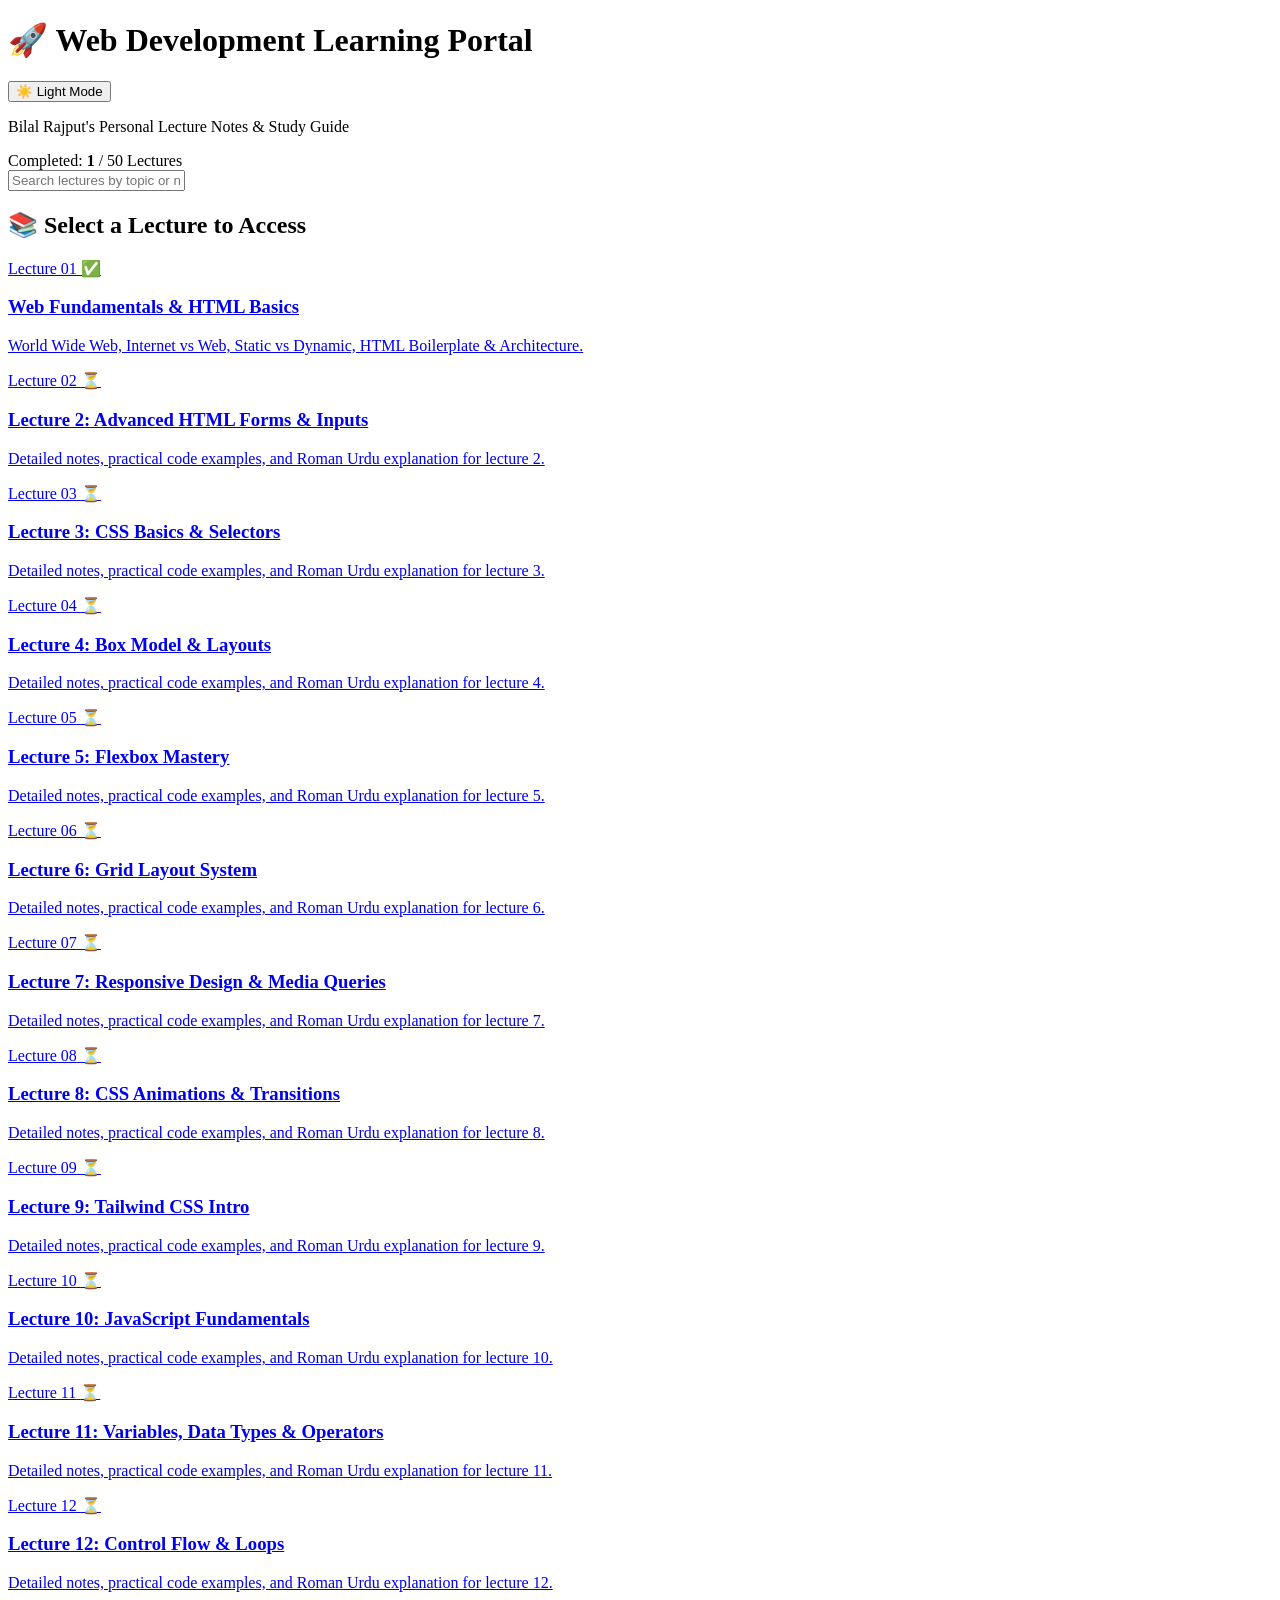
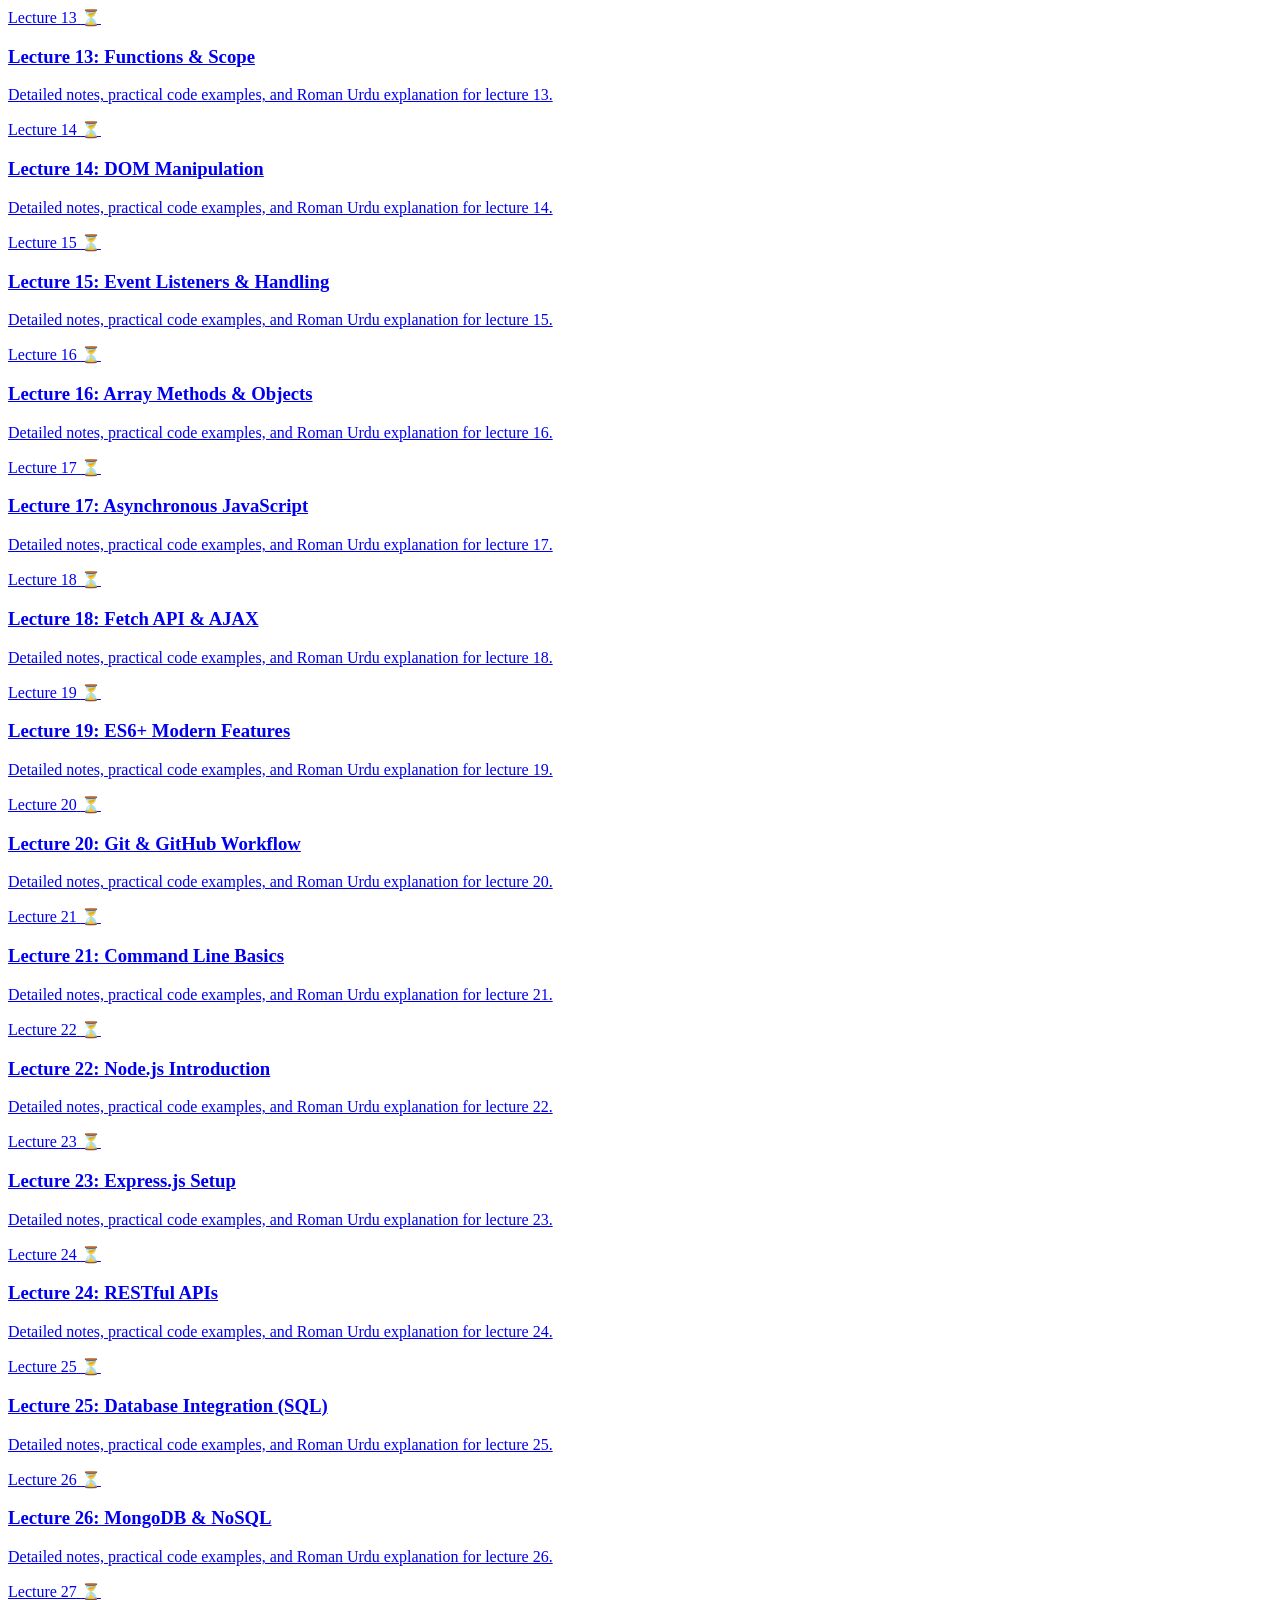
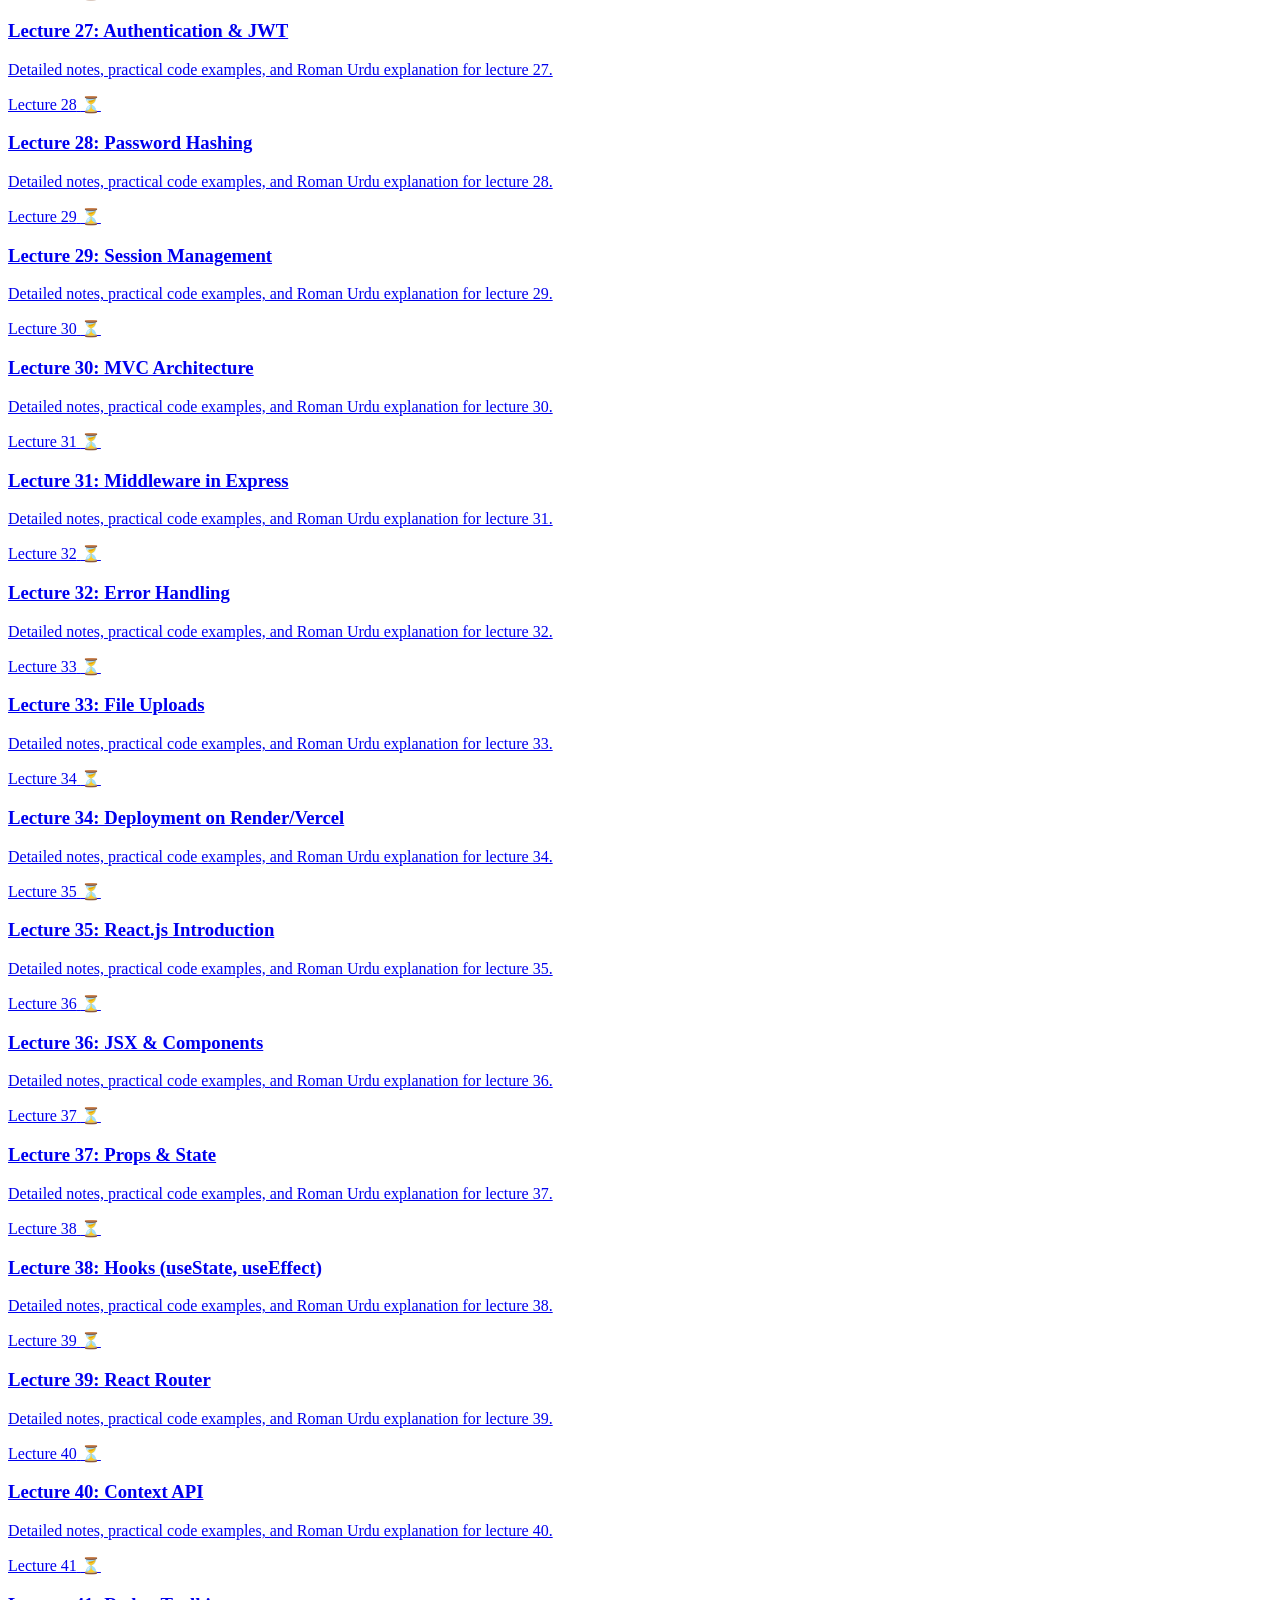
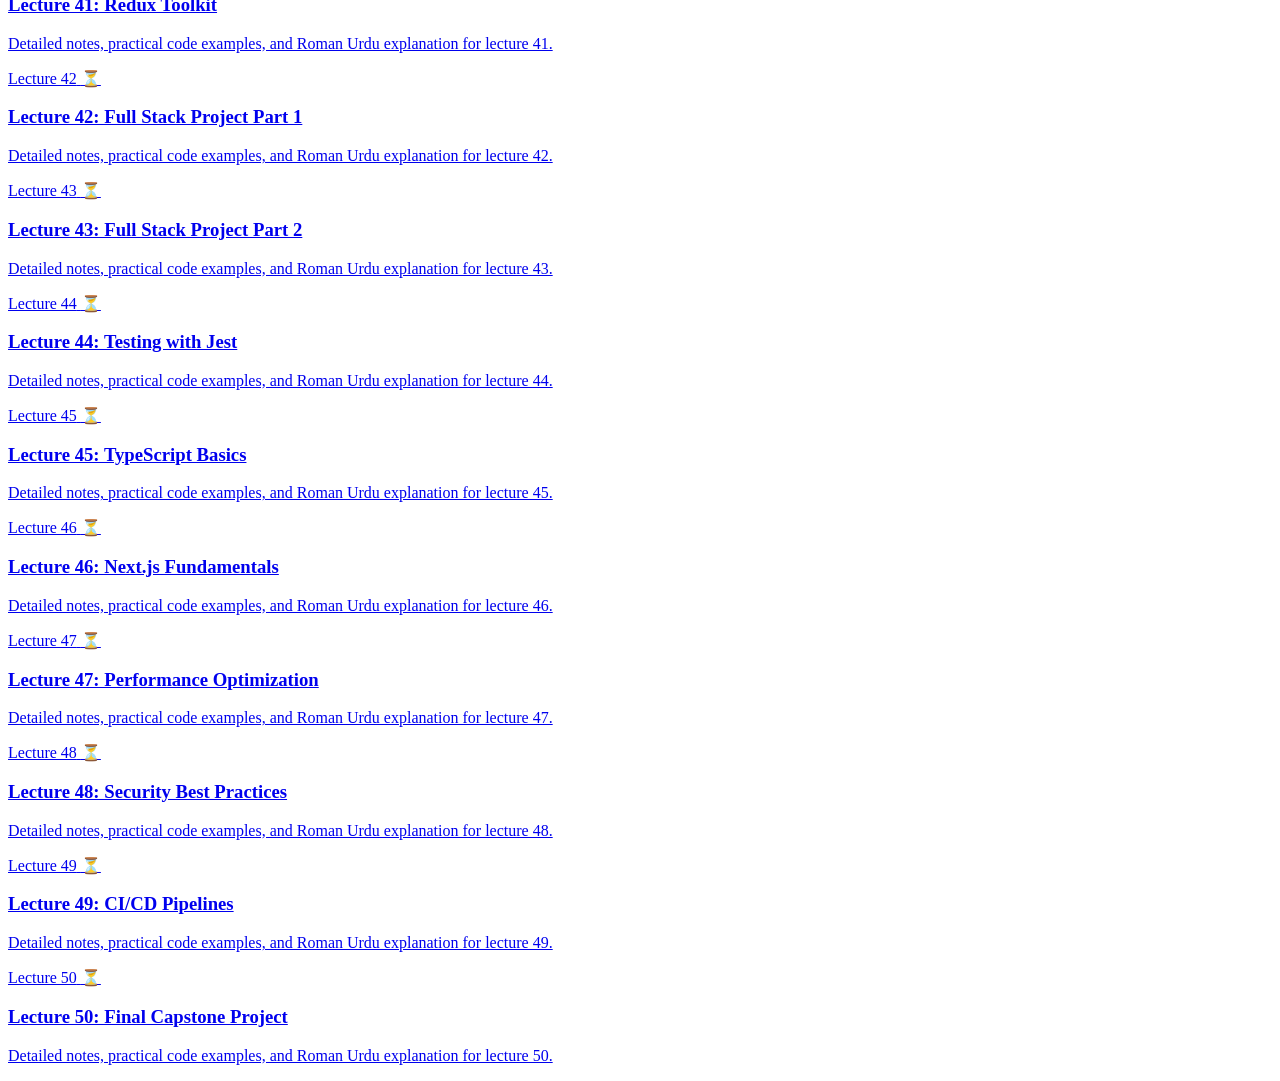
==== index.html @ 548d915f "Create index.html Add initial HTML structure for course portal" ====
<!DOCTYPE html>
<html lang="en" data-theme="dark">
<head>
    <meta charset="UTF-8">
    <meta name="viewport" content="width=device-width, initial-scale=1.0">
    <title>Web Development Course Portal - Bilal Rajput</title>
    <link rel="stylesheet" href="css/style.css">
</head>
<body>

<div class="container">
    <header>
        <div class="header-top">
            <h1>🚀 Web Development Learning Portal</h1>
            <button class="theme-toggle" id="themeToggleBtn">☀️ Light Mode</button>
        </div>
        <p>Bilal Rajput's Personal Lecture Notes & Study Guide</p>
        
        <div class="controls-bar">
            <div class="stats">
                Completed: <strong id="completedCount">1</strong> / 50 Lectures
            </div>
            <div class="search-box">
                <input type="text" id="searchInput" placeholder="Search lectures by topic or number...">
            </div>
        </div>
    </header>

    <main>
        <h2>📚 Select a Lecture to Access</h2>
        <div class="lecture-grid" id="lectureGrid">
            
            <!-- Lecture 01 (Active) -->
            <a href="lectures/lec-1.html" class="card" data-title="lecture 1 web fundamentals html basics wwv internet">
                <div class="card-header">
                    <span class="card-tag completed">Lecture 01</span>
                    <span class="status-icon">✅</span>
                </div>
                <h3>Web Fundamentals & HTML Basics</h3>
                <p>World Wide Web, Internet vs Web, Static vs Dynamic, HTML Boilerplate & Architecture.</p>
            </a>

            <!-- Lectures 2 to 50 (Placeholder Template) -->
            <!-- Aap jab bhi lec-2.html banayenge, yeh link automatically kaam karne lagega -->
            <script>
                // JavaScript ke zariye dynamically 2 se 50 tak cards generate kar rahe hain taake code lamba na ho
                const topics = [
                    "Advanced HTML Forms & Inputs", "CSS Basics & Selectors", "Box Model & Layouts", "Flexbox Mastery",
                    "Grid Layout System", "Responsive Design & Media Queries", "CSS Animations & Transitions", "Tailwind CSS Intro",
                    "JavaScript Fundamentals", "Variables, Data Types & Operators", "Control Flow & Loops", "Functions & Scope",
                    "DOM Manipulation", "Event Listeners & Handling", "Array Methods & Objects", "Asynchronous JavaScript",
                    "Fetch API & AJAX", "ES6+ Modern Features", "Git & GitHub Workflow", "Command Line Basics",
                    "Node.js Introduction", "Express.js Setup", "RESTful APIs", "Database Integration (SQL)",
                    "MongoDB & NoSQL", "Authentication & JWT", "Password Hashing", "Session Management",
                    "MVC Architecture", "Middleware in Express", "Error Handling", "File Uploads",
                    "Deployment on Render/Vercel", "React.js Introduction", "JSX & Components", "Props & State",
                    "Hooks (useState, useEffect)", "React Router", "Context API", "Redux Toolkit",
                    "Full Stack Project Part 1", "Full Stack Project Part 2", "Testing with Jest", "TypeScript Basics",
                    "Next.js Fundamentals", "Performance Optimization", "Security Best Practices", "CI/CD Pipelines", "Final Capstone Project"
                ];

                for (let i = 2; i <= 50; i++) {
                    document.write(`
                        <a href="lectures/lec-${i}.html" class="card" data-title="lecture ${i} ${topics[i-2].toLowerCase()}">
                            <div class="card-header">
                                <span class="card-tag upcoming">Lecture ${i < 10 ? '0' + i : i}</span>
                                <span class="status-icon">⏳</span>
                            </div>
                            <h3>Lecture ${i}: ${topics[i-2]}</h3>
                            <p>Detailed notes, practical code examples, and Roman Urdu explanation for lecture ${i}.</p>
                        </a>
                    `);
                }
            </script>

        </div>
    </main>
</div>

<script src="js/main.js"></script>
</body>
</html>
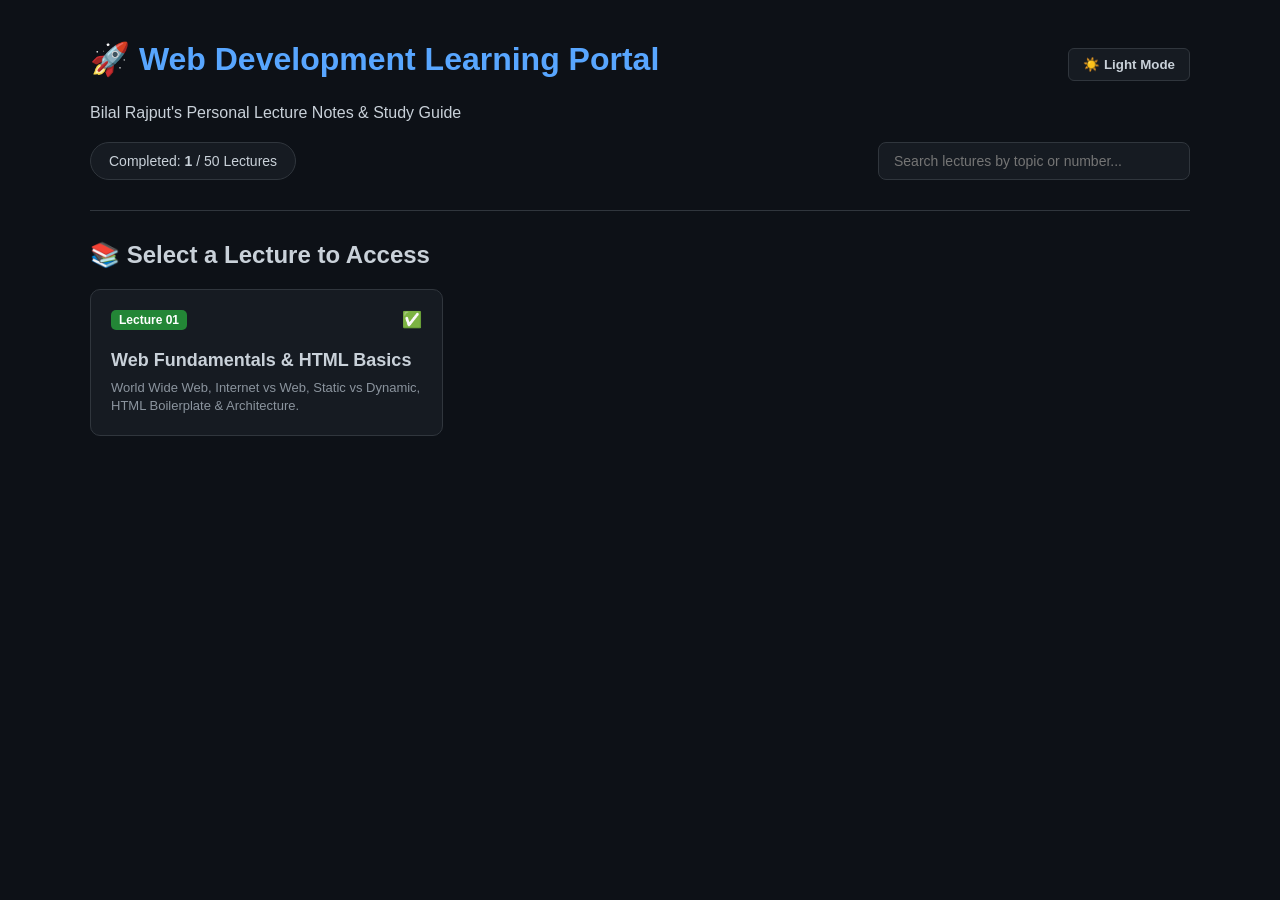
==== commit bba3da6d: "Update index.html" ====
--- a/index.html
+++ b/index.html
@@ -4,7 +4,7 @@
     <meta charset="UTF-8">
     <meta name="viewport" content="width=device-width, initial-scale=1.0">
     <title>Web Development Course Portal - Bilal Rajput</title>
-    <link rel="stylesheet" href="css/style.css">
+    <link rel="stylesheet" href="style.css">
 </head>
 <body>
 
@@ -45,18 +45,15 @@
             <script>
                 // JavaScript ke zariye dynamically 2 se 50 tak cards generate kar rahe hain taake code lamba na ho
                 const topics = [
-                    "Advanced HTML Forms & Inputs", "CSS Basics & Selectors", "Box Model & Layouts", "Flexbox Mastery",
-                    "Grid Layout System", "Responsive Design & Media Queries", "CSS Animations & Transitions", "Tailwind CSS Intro",
-                    "JavaScript Fundamentals", "Variables, Data Types & Operators", "Control Flow & Loops", "Functions & Scope",
-                    "DOM Manipulation", "Event Listeners & Handling", "Array Methods & Objects", "Asynchronous JavaScript",
-                    "Fetch API & AJAX", "ES6+ Modern Features", "Git & GitHub Workflow", "Command Line Basics",
-                    "Node.js Introduction", "Express.js Setup", "RESTful APIs", "Database Integration (SQL)",
-                    "MongoDB & NoSQL", "Authentication & JWT", "Password Hashing", "Session Management",
-                    "MVC Architecture", "Middleware in Express", "Error Handling", "File Uploads",
-                    "Deployment on Render/Vercel", "React.js Introduction", "JSX & Components", "Props & State",
-                    "Hooks (useState, useEffect)", "React Router", "Context API", "Redux Toolkit",
-                    "Full Stack Project Part 1", "Full Stack Project Part 2", "Testing with Jest", "TypeScript Basics",
-                    "Next.js Fundamentals", "Performance Optimization", "Security Best Practices", "CI/CD Pipelines", "Final Capstone Project"
+                    "Advanced HTML Forms & Inputs", "Lecture 2", "Lecture 3", "Lecture 4",
+                    "Lecture 5", "Lecture 6", "Lecture 7" , "Lecture 8", "Lecture 9", "Lecture 10"
+                    "Lecture 11", "Lecture 12", "Lecture 13" , "Lecture 14", "Lecture 15", "Lecture 16"
+                     "Lecture 17", "Lecture 18", "Lecture 19" , "Lecture 20", "Lecture 21", "Lecture 22"
+                    "Lecture 23", "Lecture 24", "Lecture 25" , "Lecture 26", "Lecture 27", "Lecture 28"
+                    "Lecture 29", "Lecture 30", "Lecture 31" , "Lecture 32", "Lecture 33", "Lecture 34"
+                     "Lecture 35", "Lecture 36", "Lecture 37" , "Lecture 38", "Lecture 39", "Lecture 40"
+                     "Lecture 41", "Lecture 42", "Lecture 43" , "Lecture 44", "Lecture 45", "Lecture 46"
+                    "Lecture 47", "Lecture 48", "Lecture 49" , "Lecture 50"
                 ];
 
                 for (let i = 2; i <= 50; i++) {
--- a/style.css
+++ b/style.css
@@ -0,0 +1,143 @@
+:root {
+    --bg-color: #0d1117;
+    --card-bg: #161b22;
+    --border-color: #30363d;
+    --text-color: #c9d1d9;
+    --text-muted: #8b949e;
+    --accent-color: #58a6ff;
+    --success-color: #238636;
+    --upcoming-color: #6e7681;
+}
+
+[data-theme="light"] {
+    --bg-color: #f6f8fa;
+    --card-bg: #ffffff;
+    --border-color: #d0d7de;
+    --text-color: #24292f;
+    --text-muted: #57606a;
+    --accent-color: #0969da;
+    --success-color: #1f883d;
+    --upcoming-color: #8c959f;
+}
+
+body {
+    font-family: 'Segoe UI', Tahoma, Geneva, Verdana, sans-serif;
+    background-color: var(--bg-color);
+    color: var(--text-color);
+    margin: 0;
+    padding: 20px;
+    transition: background 0.3s, color 0.3s;
+}
+
+.container {
+    max-width: 1100px;
+    margin: 0 auto;
+}
+
+header {
+    padding: 20px 0 30px 0;
+    border-bottom: 1px solid var(--border-color);
+    margin-bottom: 30px;
+}
+
+.header-top {
+    display: flex;
+    justify-content: space-between;
+    align-items: center;
+}
+
+h1 {
+    color: var(--accent-color);
+    margin: 0 0 10px 0;
+}
+
+.theme-toggle {
+    background-color: var(--card-bg);
+    color: var(--text-color);
+    border: 1px solid var(--border-color);
+    padding: 8px 14px;
+    border-radius: 6px;
+    cursor: pointer;
+    font-weight: bold;
+}
+
+.controls-bar {
+    display: flex;
+    justify-content: space-between;
+    align-items: center;
+    margin-top: 20px;
+    gap: 15px;
+    flex-wrap: wrap;
+}
+
+.stats {
+    background-color: var(--card-bg);
+    padding: 10px 18px;
+    border-radius: 20px;
+    border: 1px solid var(--border-color);
+    font-size: 14px;
+}
+
+.search-box input {
+    background-color: var(--card-bg);
+    color: var(--text-color);
+    border: 1px solid var(--border-color);
+    padding: 10px 15px;
+    border-radius: 8px;
+    width: 280px;
+    font-size: 14px;
+}
+
+.lecture-grid {
+    display: grid;
+    grid-template-columns: repeat(auto-fill, minmax(300px, 1fr));
+    gap: 20px;
+}
+
+.card {
+    background-color: var(--card-bg);
+    border: 1px solid var(--border-color);
+    border-radius: 10px;
+    padding: 20px;
+    transition: transform 0.2s, border-color 0.2s;
+    text-decoration: none;
+    color: inherit;
+    display: flex;
+    flex-direction: column;
+    justify-content: space-between;
+}
+
+.card:hover {
+    transform: translateY(-4px);
+    border-color: var(--accent-color);
+}
+
+.card-header {
+    display: flex;
+    justify-content: space-between;
+    align-items: center;
+    margin-bottom: 10px;
+}
+
+.card-tag {
+    color: white;
+    padding: 3px 8px;
+    border-radius: 5px;
+    font-size: 12px;
+    font-weight: bold;
+}
+
+.card-tag.completed { background-color: var(--success-color); }
+.card-tag.upcoming { background-color: var(--upcoming-color); }
+
+.card h3 {
+    margin: 10px 0 8px 0;
+    font-size: 18px;
+}
+
+.card p {
+    font-size: 13px;
+    color: var(--text-muted);
+    margin: 0;
+    line-height: 1.4;
+}
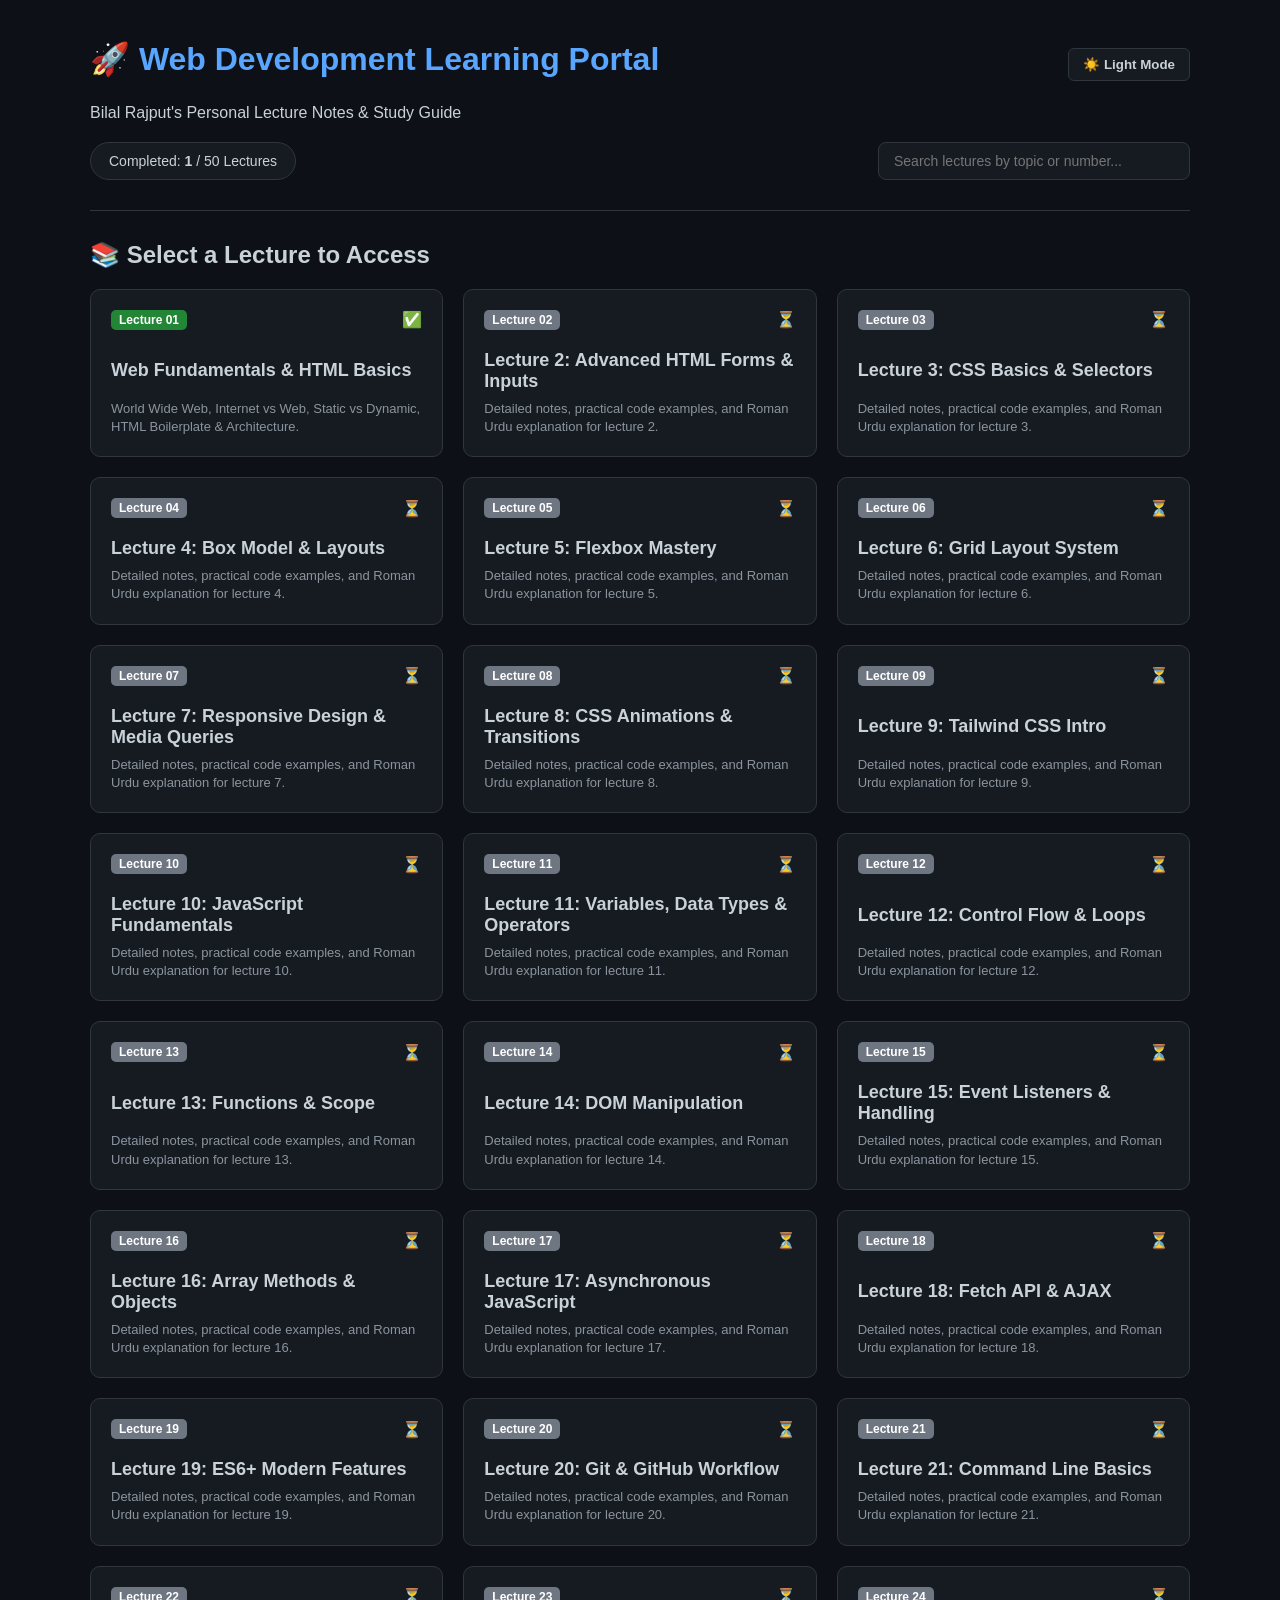
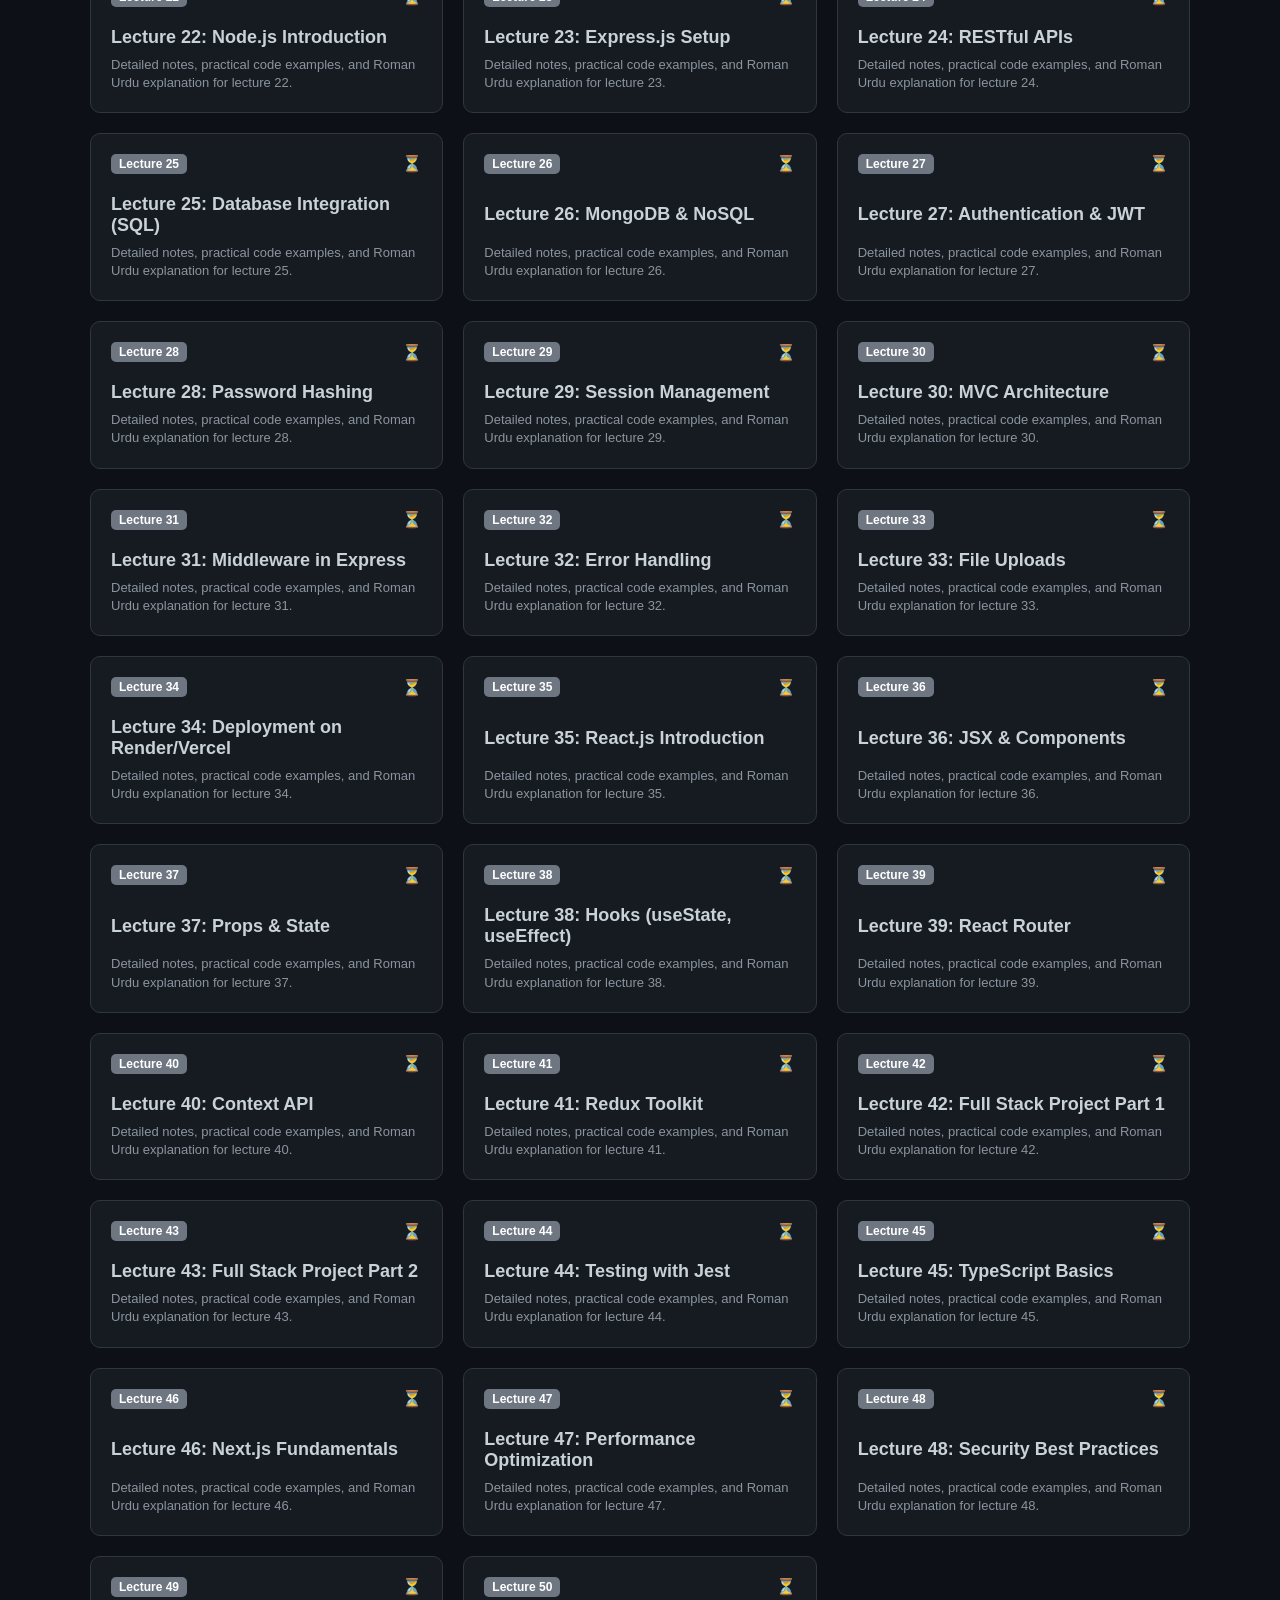
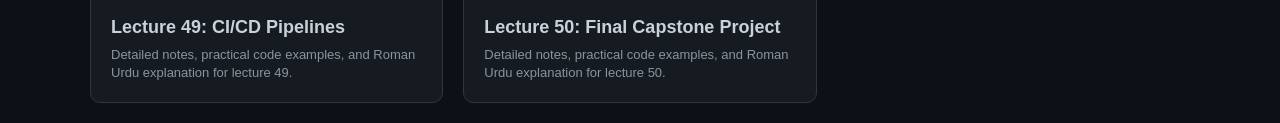
==== commit 260e78fb: "Update topics list and change script source" ====
--- a/index.html
+++ b/index.html
@@ -45,15 +45,18 @@
             <script>
                 // JavaScript ke zariye dynamically 2 se 50 tak cards generate kar rahe hain taake code lamba na ho
                 const topics = [
-                    "Advanced HTML Forms & Inputs", "Lecture 2", "Lecture 3", "Lecture 4",
-                    "Lecture 5", "Lecture 6", "Lecture 7" , "Lecture 8", "Lecture 9", "Lecture 10"
-                    "Lecture 11", "Lecture 12", "Lecture 13" , "Lecture 14", "Lecture 15", "Lecture 16"
-                     "Lecture 17", "Lecture 18", "Lecture 19" , "Lecture 20", "Lecture 21", "Lecture 22"
-                    "Lecture 23", "Lecture 24", "Lecture 25" , "Lecture 26", "Lecture 27", "Lecture 28"
-                    "Lecture 29", "Lecture 30", "Lecture 31" , "Lecture 32", "Lecture 33", "Lecture 34"
-                     "Lecture 35", "Lecture 36", "Lecture 37" , "Lecture 38", "Lecture 39", "Lecture 40"
-                     "Lecture 41", "Lecture 42", "Lecture 43" , "Lecture 44", "Lecture 45", "Lecture 46"
-                    "Lecture 47", "Lecture 48", "Lecture 49" , "Lecture 50"
+                    "Advanced HTML Forms & Inputs", "CSS Basics & Selectors", "Box Model & Layouts", "Flexbox Mastery",
+                    "Grid Layout System", "Responsive Design & Media Queries", "CSS Animations & Transitions", "Tailwind CSS Intro",
+                    "JavaScript Fundamentals", "Variables, Data Types & Operators", "Control Flow & Loops", "Functions & Scope",
+                    "DOM Manipulation", "Event Listeners & Handling", "Array Methods & Objects", "Asynchronous JavaScript",
+                    "Fetch API & AJAX", "ES6+ Modern Features", "Git & GitHub Workflow", "Command Line Basics",
+                    "Node.js Introduction", "Express.js Setup", "RESTful APIs", "Database Integration (SQL)",
+                    "MongoDB & NoSQL", "Authentication & JWT", "Password Hashing", "Session Management",
+                    "MVC Architecture", "Middleware in Express", "Error Handling", "File Uploads",
+                    "Deployment on Render/Vercel", "React.js Introduction", "JSX & Components", "Props & State",
+                    "Hooks (useState, useEffect)", "React Router", "Context API", "Redux Toolkit",
+                    "Full Stack Project Part 1", "Full Stack Project Part 2", "Testing with Jest", "TypeScript Basics",
+                    "Next.js Fundamentals", "Performance Optimization", "Security Best Practices", "CI/CD Pipelines", "Final Capstone Project"
                 ];
 
                 for (let i = 2; i <= 50; i++) {
@@ -74,6 +77,6 @@
     </main>
 </div>
 
-<script src="js/main.js"></script>
+<script src="script.js"></script>
 </body>
 </html>
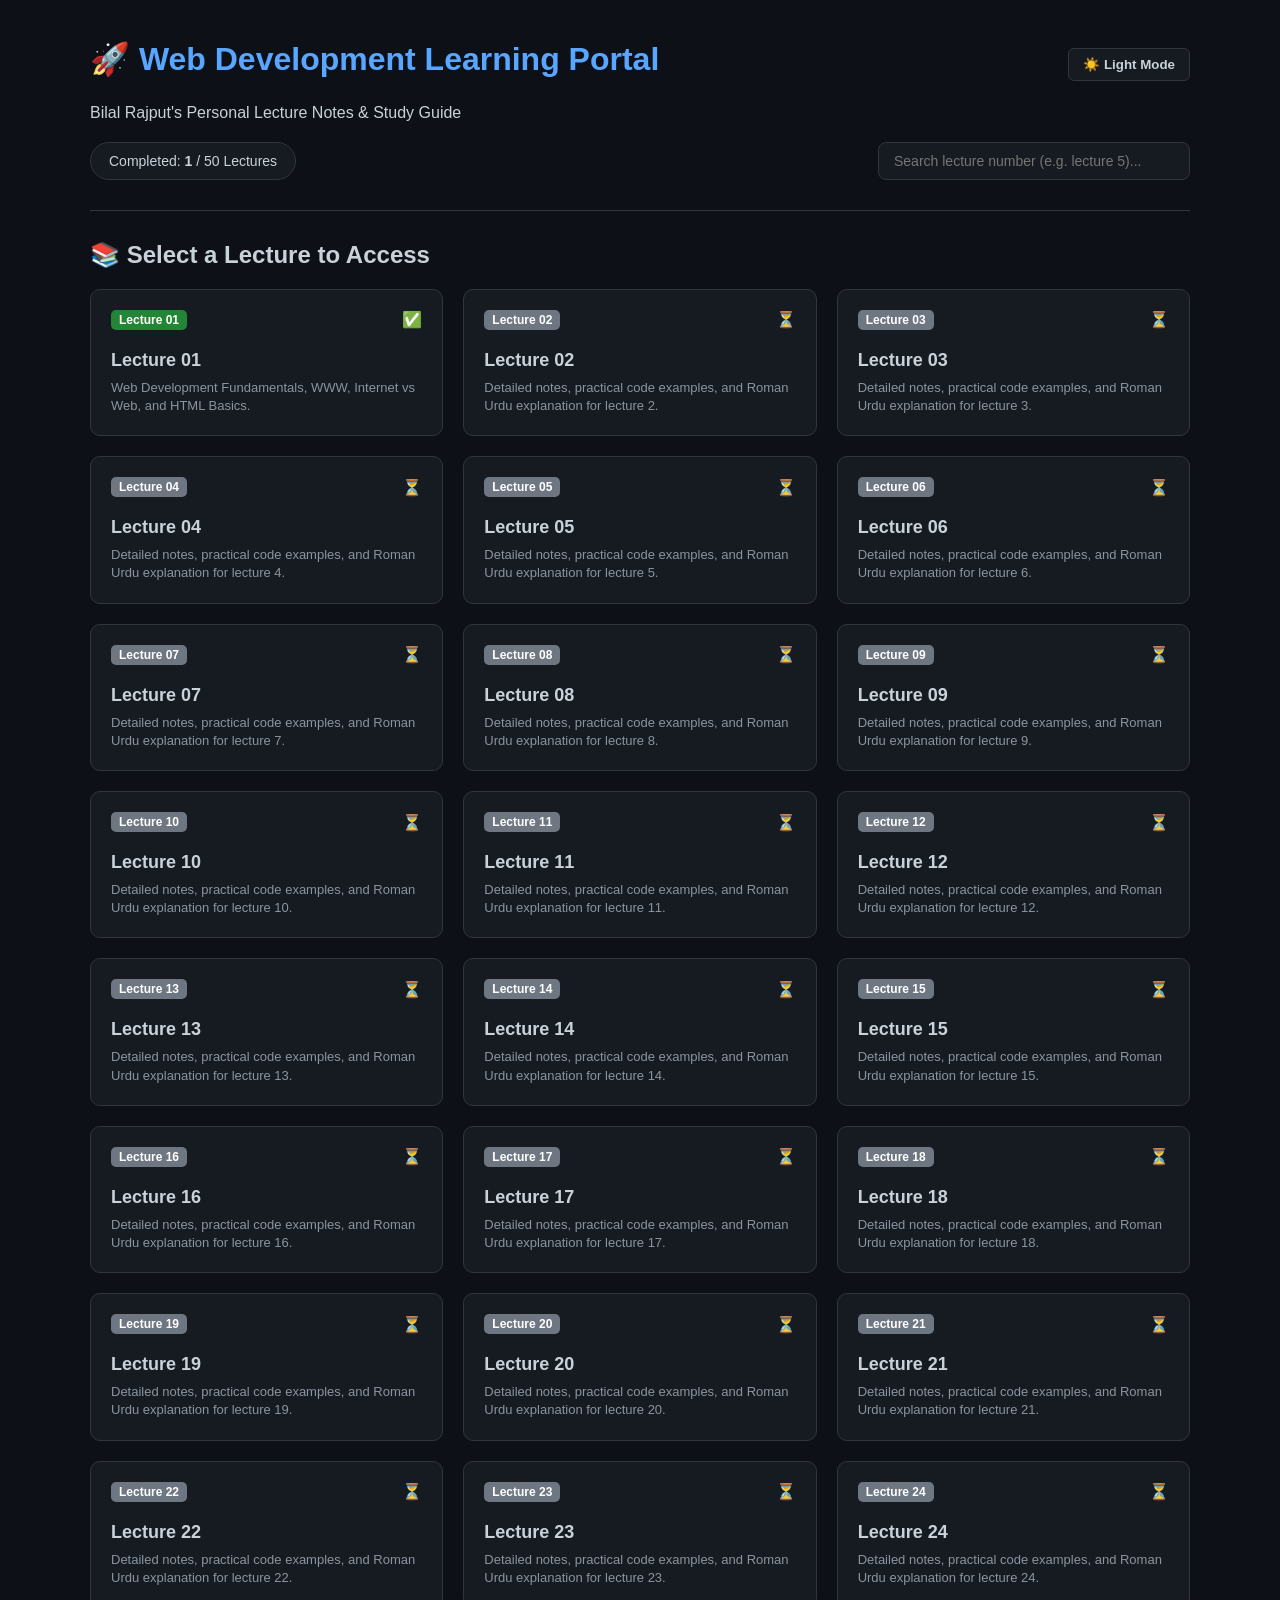
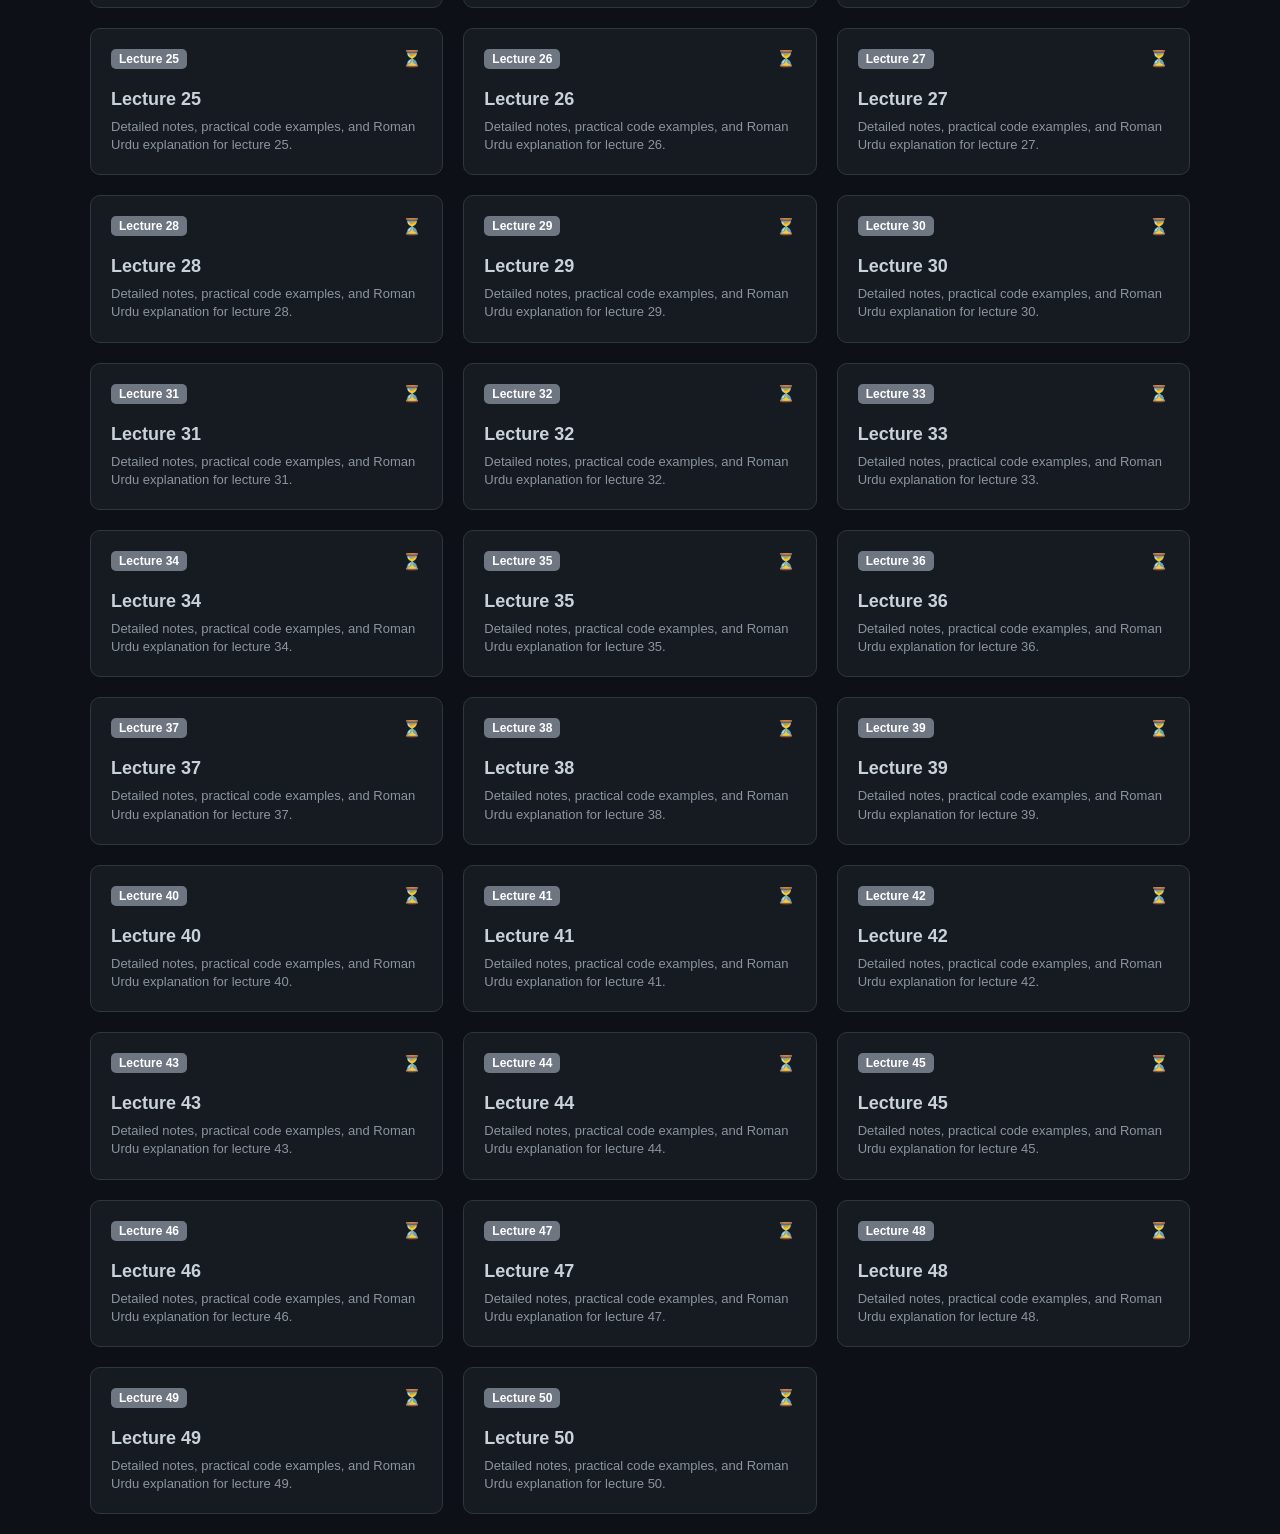
==== commit 5e48558c: "Update index.html" ====
--- a/index.html
+++ b/index.html
@@ -21,7 +21,7 @@
                 Completed: <strong id="completedCount">1</strong> / 50 Lectures
             </div>
             <div class="search-box">
-                <input type="text" id="searchInput" placeholder="Search lectures by topic or number...">
+                <input type="text" id="searchInput" placeholder="Search lecture number (e.g. lecture 5)...">
             </div>
         </div>
     </header>
@@ -31,42 +31,26 @@
         <div class="lecture-grid" id="lectureGrid">
             
             <!-- Lecture 01 (Active) -->
-            <a href="lectures/lec-1.html" class="card" data-title="lecture 1 web fundamentals html basics wwv internet">
+            <a href="lec-1.html" class="card" data-title="lecture 1 web fundamentals html basics">
                 <div class="card-header">
                     <span class="card-tag completed">Lecture 01</span>
                     <span class="status-icon">✅</span>
                 </div>
-                <h3>Web Fundamentals & HTML Basics</h3>
-                <p>World Wide Web, Internet vs Web, Static vs Dynamic, HTML Boilerplate & Architecture.</p>
+                <h3>Lecture 01</h3>
+                <p>Web Development Fundamentals, WWW, Internet vs Web, and HTML Basics.</p>
             </a>
 
-            <!-- Lectures 2 to 50 (Placeholder Template) -->
-            <!-- Aap jab bhi lec-2.html banayenge, yeh link automatically kaam karne lagega -->
+            <!-- Lectures 02 to 50 Generated Automatically via HTML Links -->
             <script>
-                // JavaScript ke zariye dynamically 2 se 50 tak cards generate kar rahe hain taake code lamba na ho
-                const topics = [
-                    "Advanced HTML Forms & Inputs", "CSS Basics & Selectors", "Box Model & Layouts", "Flexbox Mastery",
-                    "Grid Layout System", "Responsive Design & Media Queries", "CSS Animations & Transitions", "Tailwind CSS Intro",
-                    "JavaScript Fundamentals", "Variables, Data Types & Operators", "Control Flow & Loops", "Functions & Scope",
-                    "DOM Manipulation", "Event Listeners & Handling", "Array Methods & Objects", "Asynchronous JavaScript",
-                    "Fetch API & AJAX", "ES6+ Modern Features", "Git & GitHub Workflow", "Command Line Basics",
-                    "Node.js Introduction", "Express.js Setup", "RESTful APIs", "Database Integration (SQL)",
-                    "MongoDB & NoSQL", "Authentication & JWT", "Password Hashing", "Session Management",
-                    "MVC Architecture", "Middleware in Express", "Error Handling", "File Uploads",
-                    "Deployment on Render/Vercel", "React.js Introduction", "JSX & Components", "Props & State",
-                    "Hooks (useState, useEffect)", "React Router", "Context API", "Redux Toolkit",
-                    "Full Stack Project Part 1", "Full Stack Project Part 2", "Testing with Jest", "TypeScript Basics",
-                    "Next.js Fundamentals", "Performance Optimization", "Security Best Practices", "CI/CD Pipelines", "Final Capstone Project"
-                ];
-
                 for (let i = 2; i <= 50; i++) {
+                    let numStr = i < 10 ? '0' + i : i;
                     document.write(`
-                        <a href="lectures/lec-${i}.html" class="card" data-title="lecture ${i} ${topics[i-2].toLowerCase()}">
+                        <a href="lec-${i}.html" class="card upcoming-card" data-title="lecture ${i}" data-lecture-name="Lecture ${numStr}">
                             <div class="card-header">
-                                <span class="card-tag upcoming">Lecture ${i < 10 ? '0' + i : i}</span>
+                                <span class="card-tag upcoming">Lecture ${numStr}</span>
                                 <span class="status-icon">⏳</span>
                             </div>
-                            <h3>Lecture ${i}: ${topics[i-2]}</h3>
+                            <h3>Lecture ${numStr}</h3>
                             <p>Detailed notes, practical code examples, and Roman Urdu explanation for lecture ${i}.</p>
                         </a>
                     `);
